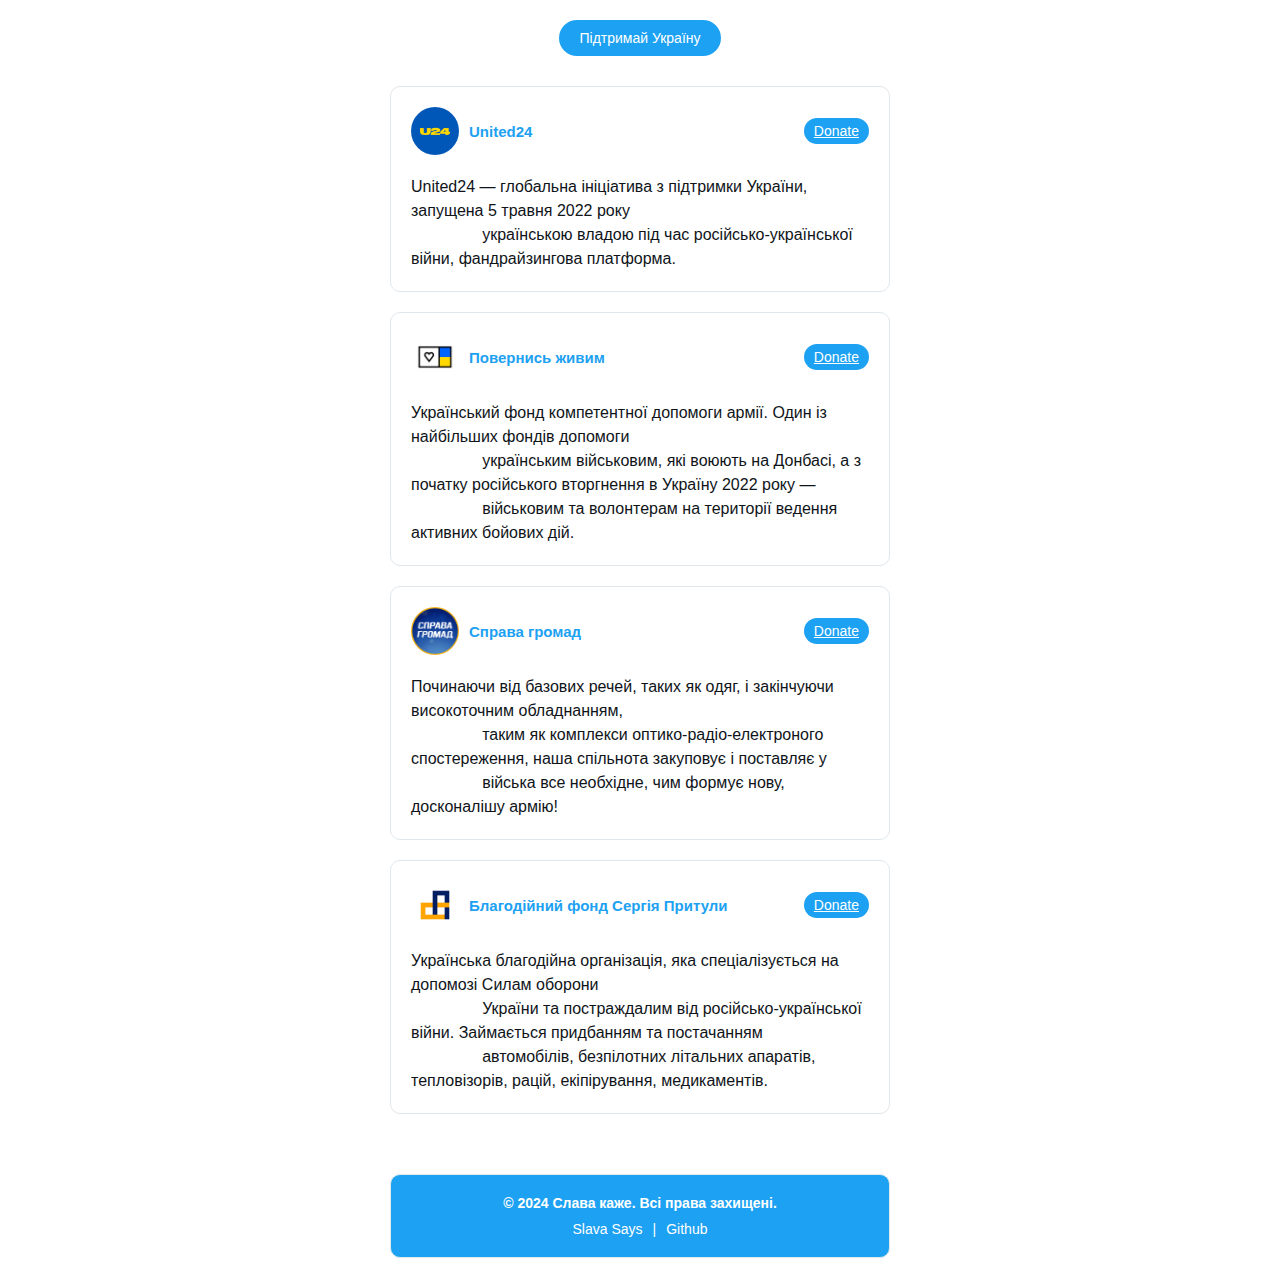
==== donate.html @ 3cbf9aa2 "Add required files" ====
<!DOCTYPE html>
<html lang="uk">

<head>
    <meta charset="UTF-8">
    <meta name="viewport" content="width=device-width, initial-scale=1.0">
    <title>Donate - Підтримай Україну</title>
    <link rel="stylesheet" href="styles/styles.css"> <!-- General styles -->
    <link rel="stylesheet" href="styles/donate.css"> <!-- Donation-specific styles -->
    <link rel="stylesheet" href="styles/footer.css">
</head>

<body>
    <button class="spoiler-button" onclick="toggleSpoiler()">Підтримай Україну</button>
    <div class="spoiler-content" style="display: none;">
        <p>Тут представлені найактуальніші фонди, які роками підтримують &#127482;&#127462;Україну у війні з
            &#128055;&#128054;російськими занарбниками. Кожна пожертва наближає нас до перемоги у війні та допомагає
            тим, хто постраждав від агресії. Подивіться список фондів нижче та підтримайте нашу боротьбу!</p>
    </div>
    <div class="donate-container">
        <div class="donate-header">
            <div class="donate-header-content">
                <img src="images/United24.jpg" alt="United24" class="tweet-image">
                <div class="tweet-header-content">
                    <span class="tweet-handle"><strong>United24</strong></span>
                </div>
                <a class="visit-button" href="https://u24.gov.ua" target="_blank">Donate</a>
            </div>
            <p class="tweet-text">United24 — глобальна ініціатива з підтримки України, запущена 5 травня 2022 року
                українською владою під час російсько-української війни, фандрайзингова платформа.</p>
        </div>
        <div class="donate-header">
            <div class="donate-header-content">
                <img src="images/backandalive.jpg" alt="Повернись живим" class="tweet-image">
                <div class="tweet-header-content">
                    <span class="tweet-handle"><strong>Повернись живим</strong></span>
                </div>
                <a class="visit-button" href="https://savelife.in.ua" target="_blank">Donate</a>
            </div>
            <p class="tweet-text">Український фонд компетентної допомоги армії. Один із найбільших фондів допомоги
                українським військовим, які воюють на Донбасі, а з початку російського вторгнення в Україну 2022 року —
                військовим та волонтерам на території ведення активних бойових дій.</p>
        </div>
        <div class="donate-header">
            <div class="donate-header-content">
                <img src="images/spravagromad.png" alt="Справа громад" class="tweet-image">
                <div class="tweet-header-content">
                    <span class="tweet-handle"><strong>Справа громад</strong></span>
                </div>
                <a class="visit-button" href="https://spgr.org.ua" target="_blank">Donate</a>
            </div>
            <p class="tweet-text">Починаючи від базових речей, таких як одяг, і закінчуючи високоточним обладнанням,
                таким як комплекси оптико-радіо-електроного спостереження, наша спільнота закуповує і поставляє у
                війська все необхідне, чим формує нову, досконалішу армію!</p>
        </div>
        <div class="donate-header">
            <div class="donate-header-content">
                <img src="images/prytulafoundation.png" alt="Благодійний фонд Сергія Притули" class="tweet-image">
                <div class="tweet-header-content">
                    <span class="tweet-handle"><strong>Благодійний фонд Сергія Притули</strong></span>
                </div>
                <a class="visit-button" href="https://prytulafoundation.org" target="_blank">Donate</a>
            </div>
            <p class="tweet-text">Українська благодійна організація, яка спеціалізується на допомозі Силам оборони
                України та постраждалим від російсько-української війни. Займається придбанням та постачанням
                автомобілів, безпілотних літальних апаратів, тепловізорів, рацій, екіпірування, медикаментів.</p>
        </div>
    </div>
    <script src="script.js"></script>
    <footer class="footer">
        <div class="footer-content">
            <p>&copy; 2024 Слава каже. Всі права захищені.</p>
            <div class="footer-links">
                <a href="https://slavasays.us">Slava Says</a> | <a href="https://github.com/">Github</a>
            </div>
        </div>
    </footer>
</body>

</html>
---- styles/styles.css ----
body {
    font-family: -apple-system, BlinkMacSystemFont, "Segoe UI", Roboto, Helvetica, Arial, sans-serif;
    display: flex;
    flex-direction: column;
    align-items: center;
    margin: 0;
    background-color: #ffffff;
    padding: 20px;
}

.spoiler-button {
    background-color: #1da1f2;
    color: white;
    border: none;
    border-radius: 25px;
    padding: 10px 20px;
    cursor: pointer;
    font-size: 14px;
    margin-bottom: 10px;
}

.spoiler-button:hover {
    background-color: #0d95e8;
}

.spoiler-content {
    display: none;
    width: 100%;
    max-width: 500px;
    margin-bottom: 20px;
    padding: 20px;
    box-sizing: border-box;
    border: 1px solid #e1e8ed;
    border-radius: 10px;
    background-color: #f5f8fa;
    text-align: justify;
    font-size: 16px;
    line-height: 1.5;
    color: #0f1419;
}

.tweet {
    width: 100%;
    max-width: 500px;
    padding: 20px;
    box-sizing: border-box;
    border: 1px solid #e1e8ed;
    border-radius: 10px;
    background-color: #ffffff;
}

.tweet-header {
    display: flex;
    align-items: center;
    justify-content: space-between;
}

.tweet-image {
    width: 48px;
    height: 48px;
    border-radius: 50%;
    margin-right: 10px;
}

.tweet-header-content {
    display: flex;
    flex-direction: column;
    flex-grow: 1;
}

.tweet-handle {
    font-size: 15px;
    color: #1da1f2;
}

.follow-button {
    background-color: #1da1f2;
    color: white;
    border: none;
    border-radius: 15px;
    padding: 5px 10px;
    cursor: pointer;
    font-size: 14px;
}

.follow-button:hover {
    background-color: #0d95e8;
}

.tweet-text {
    font-size: 23px;
    line-height: 1.3;
    color: #0f1419;
    margin: 20px 0 0 0;
    white-space: pre-wrap;
}

input {
    font-family: inherit;
    font-size: inherit;
    width: auto;
    border: none;
    padding: 0 2px;
    color: #0f1419;
    background: transparent;
    box-sizing: content-box;
}

input:focus {
    outline: none;
    border-bottom: 2px solid #1da1f2;
}

input::placeholder {
    color: grey;
}

.tweet-time {
    font-size: 14px;
    color: #657786;
    margin-top: 10px;
}
---- styles/donate.css ----
.donate-container {
    width: 100%;
    max-width: 800px;
    margin: 0 auto;
    padding: 20px;
    display: flex;
    flex-direction: column;
    align-items: center;
}

.donate-header {
    display: flex;
    flex-direction: column;
    align-items: center;
    width: 100%;
    max-width: 500px;
    padding: 20px;
    box-sizing: border-box;
    border: 1px solid #e1e8ed;
    border-radius: 10px;
    background-color: #ffffff;
    margin-bottom: 20px;
    text-align: left; /* Aligns all text to the left */
}

.donate-header-content {
    display: flex;
    align-items: center;
    width: 100%;
    justify-content: space-between;
    margin-bottom: 10px;
}

.tweet-image {
    width: 48px;
    height: 48px;
    border-radius: 50%;
}

.visit-button {
    background-color: #1da1f2;
    color: white;
    border: none;
    border-radius: 15px;
    padding: 5px 10px;
    cursor: pointer;
    font-size: 14px;
    text-align: center;
    margin-left: 10px;
}

.visit-button:hover {
    background-color: #0d95e8;
}

.tweet-text {
    font-size: 16px;
    line-height: 1.5;
    color: #0f1419;
    margin-top: 10px;
    text-align: left; /* Aligns text to the left */
    max-width: 100%;
}
---- styles/footer.css ----
.footer {
    width: 100%;
    max-width: 500px;
    background-color: #1da1f2;
    color: white;
    text-align: center;
    padding: 20px;
    box-sizing: border-box;
    border: 1px solid #e1e8ed;
    border-radius: 10px;
    margin: 20px auto 0 auto; /* Margin auto for centering, with top margin */
}

.footer-content {
    font-size: 14px;
}

.footer-content p {
    margin: 0;
    padding-bottom: 10px;
    font-weight: bold;
}

.footer-links {
    display: flex;
    gap: 10px;
    justify-content: center; /* Center links horizontally */
}

.footer-links a {
    color: white;
    text-decoration: none;
}

.footer-links a:hover {
    text-decoration: underline;
}
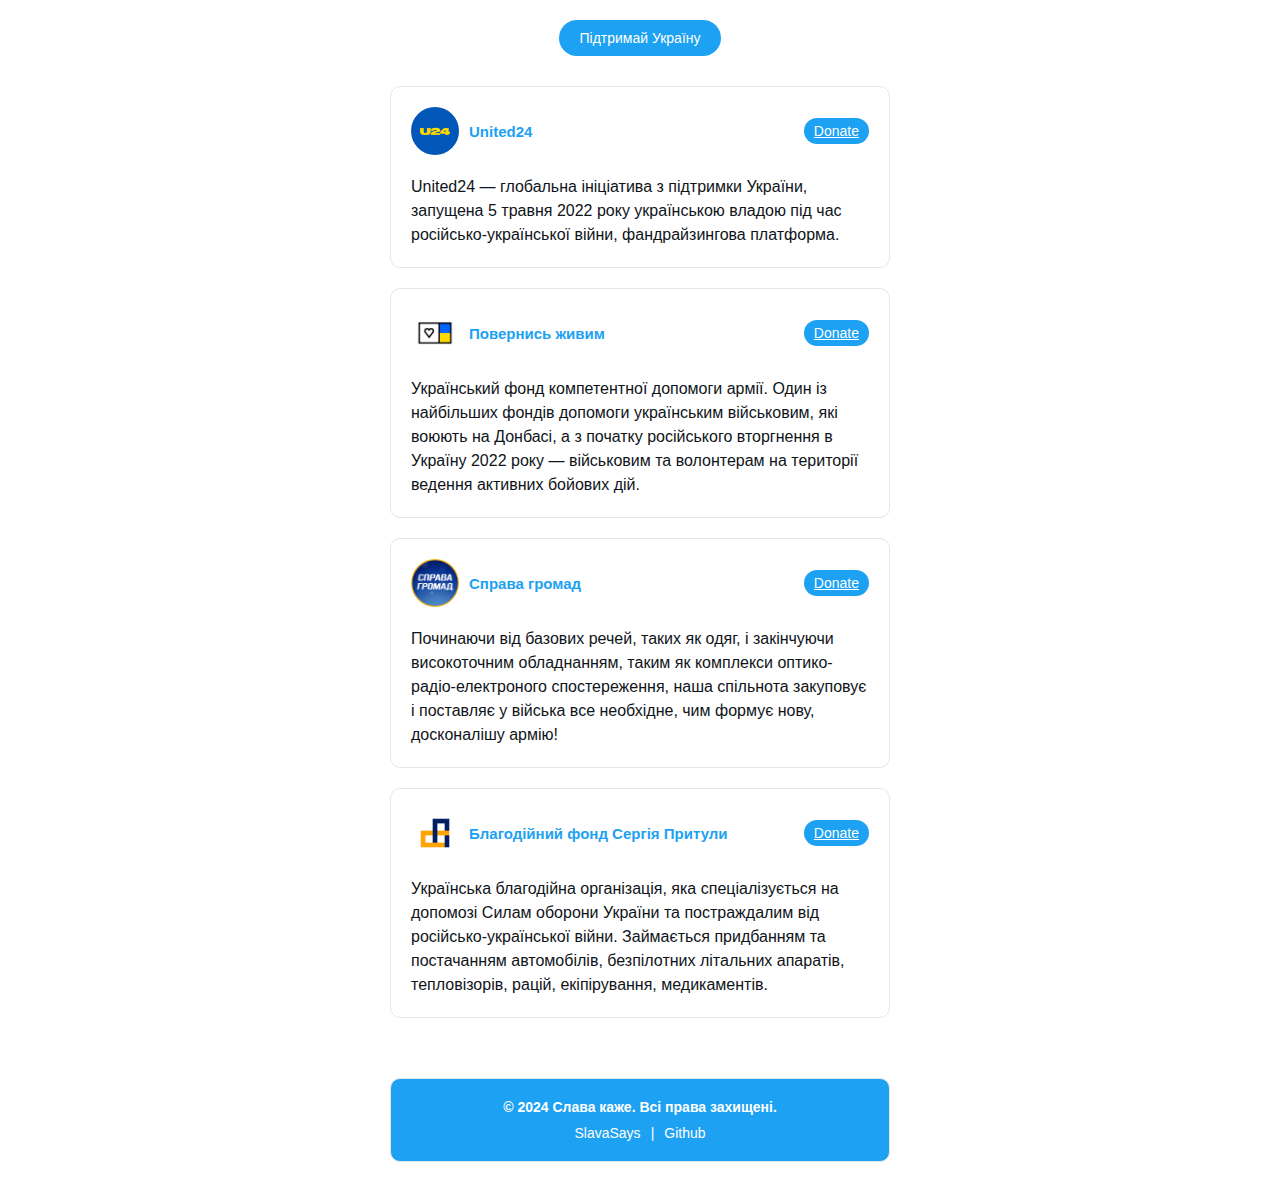
==== commit fb46ccc1: "fix text layout" ====
--- a/donate.html
+++ b/donate.html
@@ -14,8 +14,8 @@
     <button class="spoiler-button" onclick="toggleSpoiler()">Підтримай Україну</button>
     <div class="spoiler-content" style="display: none;">
         <p>Тут представлені найактуальніші фонди, які роками підтримують &#127482;&#127462;Україну у війні з
-            &#128055;&#128054;російськими занарбниками. Кожна пожертва наближає нас до перемоги у війні та допомагає
-            тим, хто постраждав від агресії. Подивіться список фондів нижче та підтримайте нашу боротьбу!</p>
+            &#128055;&#128054;російськими загарбниками. Кожна пожертва наближає нас до перемоги у війні та допомагає
+            тим, хто постраждав від агресії. Обирайте фонди нижче та підтримайте нашу боротьбу!</p>
     </div>
     <div class="donate-container">
         <div class="donate-header">
@@ -26,8 +26,7 @@
                 </div>
                 <a class="visit-button" href="https://u24.gov.ua" target="_blank">Donate</a>
             </div>
-            <p class="tweet-text">United24 — глобальна ініціатива з підтримки України, запущена 5 травня 2022 року
-                українською владою під час російсько-української війни, фандрайзингова платформа.</p>
+            <p class="tweet-text">United24 — глобальна ініціатива з підтримки України, запущена 5 травня 2022 року українською владою під час російсько-української війни, фандрайзингова платформа.</p>
         </div>
         <div class="donate-header">
             <div class="donate-header-content">
@@ -37,9 +36,7 @@
                 </div>
                 <a class="visit-button" href="https://savelife.in.ua" target="_blank">Donate</a>
             </div>
-            <p class="tweet-text">Український фонд компетентної допомоги армії. Один із найбільших фондів допомоги
-                українським військовим, які воюють на Донбасі, а з початку російського вторгнення в Україну 2022 року —
-                військовим та волонтерам на території ведення активних бойових дій.</p>
+            <p class="tweet-text">Український фонд компетентної допомоги армії. Один із найбільших фондів допомоги українським військовим, які воюють на Донбасі, а з початку російського вторгнення в Україну 2022 року — військовим та волонтерам на території ведення активних бойових дій.</p>
         </div>
         <div class="donate-header">
             <div class="donate-header-content">
@@ -49,9 +46,7 @@
                 </div>
                 <a class="visit-button" href="https://spgr.org.ua" target="_blank">Donate</a>
             </div>
-            <p class="tweet-text">Починаючи від базових речей, таких як одяг, і закінчуючи високоточним обладнанням,
-                таким як комплекси оптико-радіо-електроного спостереження, наша спільнота закуповує і поставляє у
-                війська все необхідне, чим формує нову, досконалішу армію!</p>
+            <p class="tweet-text">Починаючи від базових речей, таких як одяг, і закінчуючи високоточним обладнанням, таким як комплекси оптико-радіо-електроного спостереження, наша спільнота закуповує і поставляє у війська все необхідне, чим формує нову, досконалішу армію!</p>
         </div>
         <div class="donate-header">
             <div class="donate-header-content">
@@ -61,9 +56,7 @@
                 </div>
                 <a class="visit-button" href="https://prytulafoundation.org" target="_blank">Donate</a>
             </div>
-            <p class="tweet-text">Українська благодійна організація, яка спеціалізується на допомозі Силам оборони
-                України та постраждалим від російсько-української війни. Займається придбанням та постачанням
-                автомобілів, безпілотних літальних апаратів, тепловізорів, рацій, екіпірування, медикаментів.</p>
+            <p class="tweet-text">Українська благодійна організація, яка спеціалізується на допомозі Силам оборони України та постраждалим від російсько-української війни. Займається придбанням та постачанням автомобілів, безпілотних літальних апаратів, тепловізорів, рацій, екіпірування, медикаментів.</p>
         </div>
     </div>
     <script src="script.js"></script>
@@ -71,10 +64,10 @@
         <div class="footer-content">
             <p>&copy; 2024 Слава каже. Всі права захищені.</p>
             <div class="footer-links">
-                <a href="https://slavasays.us">Slava Says</a> | <a href="https://github.com/">Github</a>
+                <a href="https://slavasays.us">SlavaSays</a> | <a href="https://github.com/">Github</a>
             </div>
         </div>
     </footer>
 </body>
 
-</html>+</html>
